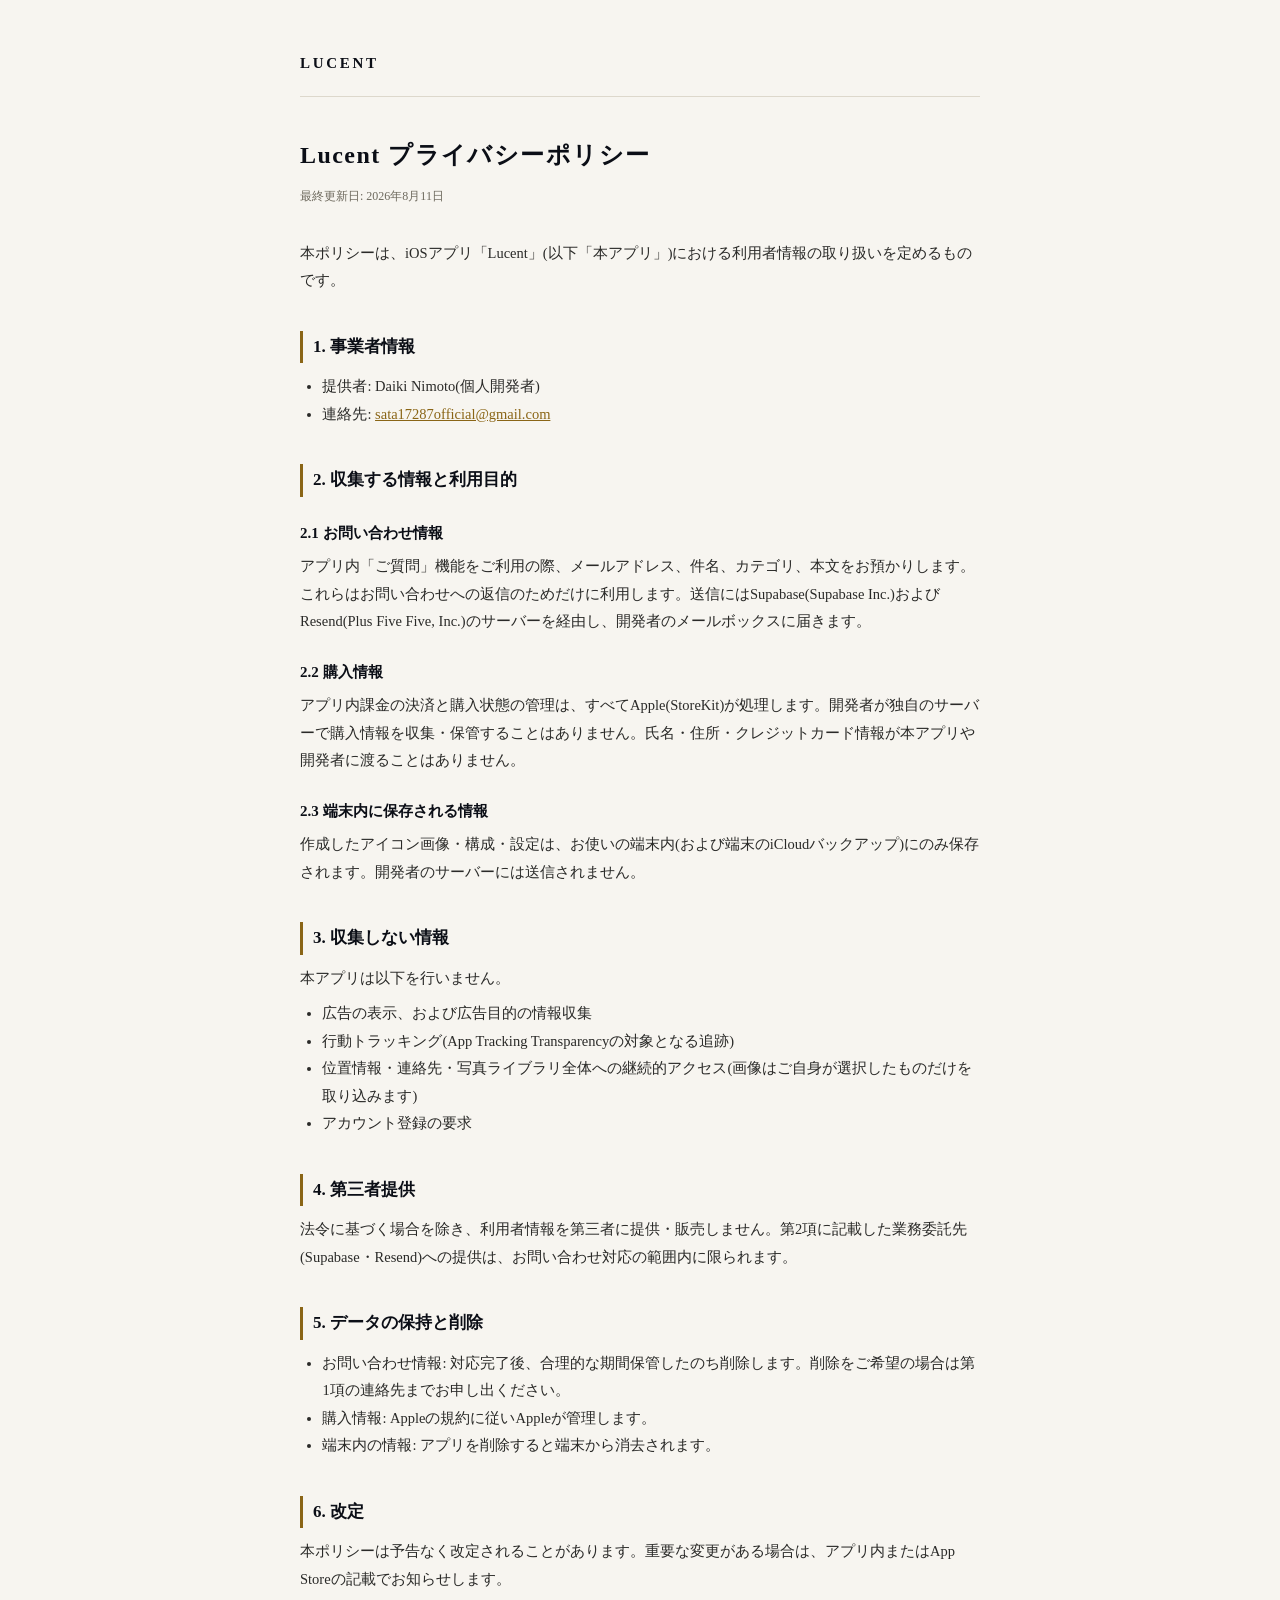
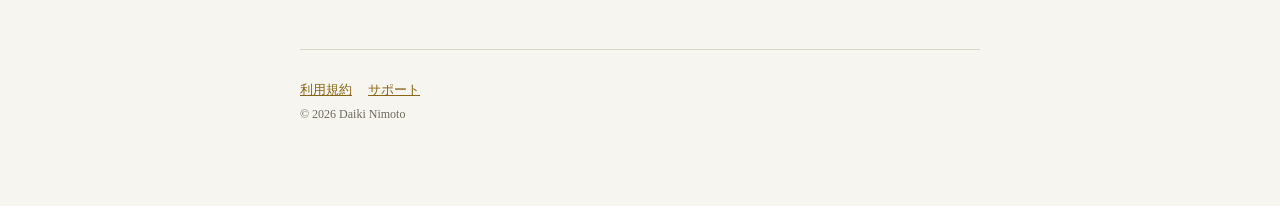
==== privacy.html @ fd33aa36 "Lucent の法務・サポートページを公開 App Store の審査で必要になるプライバシーポリシーと利用規約、 および問い合わせ先をまとめたサポートページ。GitHub Pages で配信する。 " ====
<!DOCTYPE html><html lang="ja"><head><meta charset="utf-8">
<meta name="viewport" content="width=device-width,initial-scale=1">
<title>プライバシーポリシー - Lucent</title><link rel="stylesheet" href="style.css"></head><body><div class="wrap">
<header class="site"><a href="./">LUCENT</a></header>
<h1>Lucent プライバシーポリシー</h1>
<p class="updated">最終更新日: 2026年8月11日</p>
<p>本ポリシーは、iOSアプリ「Lucent」(以下「本アプリ」)における利用者情報の取り扱いを定めるものです。</p>

<h2>1. 事業者情報</h2>
<ul>
<li>提供者: Daiki Nimoto(個人開発者)</li>
<li>連絡先: <a href="mailto:sata17287official@gmail.com">sata17287official@gmail.com</a></li>
</ul>

<h2>2. 収集する情報と利用目的</h2>
<h3>2.1 お問い合わせ情報</h3>
<p>アプリ内「ご質問」機能をご利用の際、メールアドレス、件名、カテゴリ、本文をお預かりします。これらはお問い合わせへの返信のためだけに利用します。送信にはSupabase(Supabase Inc.)およびResend(Plus Five Five, Inc.)のサーバーを経由し、開発者のメールボックスに届きます。</p>
<h3>2.2 購入情報</h3>
<p>アプリ内課金の決済と購入状態の管理は、すべてApple(StoreKit)が処理します。開発者が独自のサーバーで購入情報を収集・保管することはありません。氏名・住所・クレジットカード情報が本アプリや開発者に渡ることはありません。</p>
<h3>2.3 端末内に保存される情報</h3>
<p>作成したアイコン画像・構成・設定は、お使いの端末内(および端末のiCloudバックアップ)にのみ保存されます。開発者のサーバーには送信されません。</p>

<h2>3. 収集しない情報</h2>
<p>本アプリは以下を行いません。</p>
<ul>
<li>広告の表示、および広告目的の情報収集</li>
<li>行動トラッキング(App Tracking Transparencyの対象となる追跡)</li>
<li>位置情報・連絡先・写真ライブラリ全体への継続的アクセス(画像はご自身が選択したものだけを取り込みます)</li>
<li>アカウント登録の要求</li>
</ul>

<h2>4. 第三者提供</h2>
<p>法令に基づく場合を除き、利用者情報を第三者に提供・販売しません。第2項に記載した業務委託先(Supabase・Resend)への提供は、お問い合わせ対応の範囲内に限られます。</p>

<h2>5. データの保持と削除</h2>
<ul>
<li>お問い合わせ情報: 対応完了後、合理的な期間保管したのち削除します。削除をご希望の場合は第1項の連絡先までお申し出ください。</li>
<li>購入情報: Appleの規約に従いAppleが管理します。</li>
<li>端末内の情報: アプリを削除すると端末から消去されます。</li>
</ul>

<h2>6. 改定</h2>
<p>本ポリシーは予告なく改定されることがあります。重要な変更がある場合は、アプリ内またはApp Storeの記載でお知らせします。</p>
<footer><div class="nav"><a href="./terms.html">利用規約</a><a href="./support.html">サポート</a></div>© 2026 Daiki Nimoto</footer>
</div></body></html>
---- style.css ----
:root{--ink:#0B0E16;--paper:#F7F5F0;--gold:#8A6516;--text:#2A2A28;--sub:#6E6A5E;}
*{margin:0;padding:0;box-sizing:border-box;}
body{background:var(--paper);color:var(--text);font-family:"Hiragino Mincho ProN","Yu Mincho",serif;line-height:1.9;}
.wrap{max-width:720px;margin:0 auto;padding:48px 20px 80px;}
header.site{border-bottom:1px solid #DDD8CC;padding-bottom:18px;margin-bottom:36px;}
header.site a{color:var(--ink);text-decoration:none;font-size:15px;letter-spacing:.18em;font-weight:600;}
h1{font-size:24px;letter-spacing:.06em;margin-bottom:6px;color:var(--ink);}
.updated{font-size:12px;color:var(--sub);margin-bottom:32px;}
h2{font-size:17px;margin:36px 0 10px;color:var(--ink);border-left:3px solid var(--gold);padding-left:10px;}
h3{font-size:15px;margin:22px 0 6px;color:var(--ink);}
p,li{font-size:14.5px;}
ul{padding-left:1.4em;margin:8px 0;}
a{color:var(--gold);}
footer{margin-top:56px;padding-top:18px;border-top:1px solid #DDD8CC;font-size:12px;color:var(--sub);}
.nav{margin-top:10px;font-size:13px;}
.nav a{margin-right:16px;}
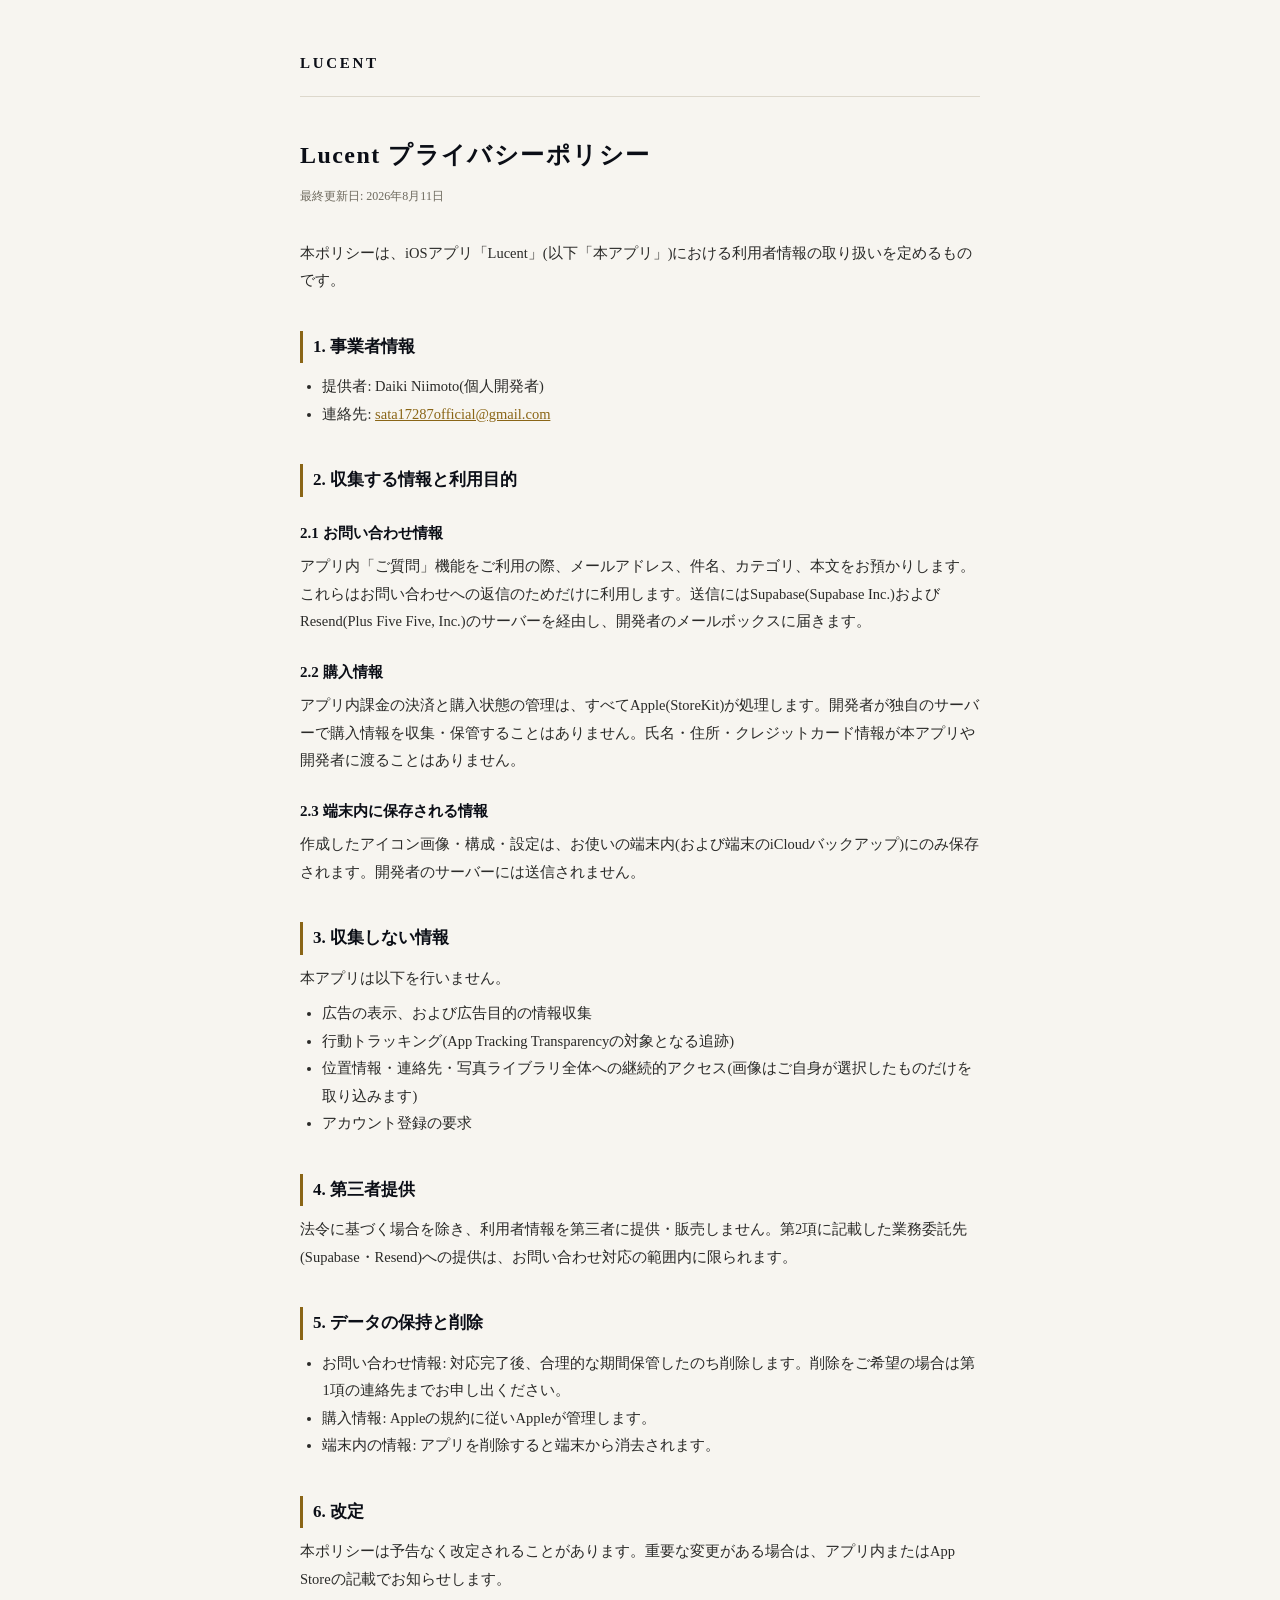
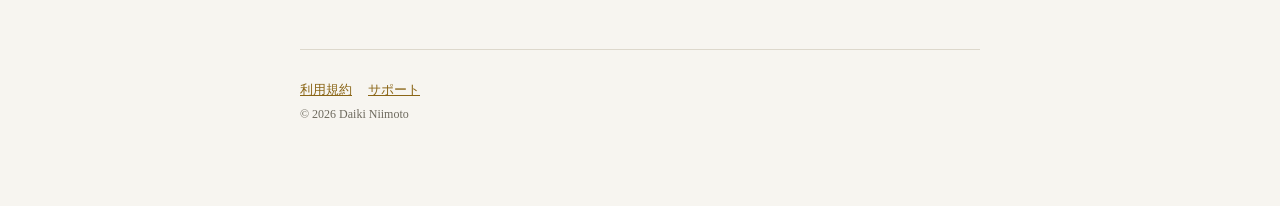
==== commit 4a524c4b: "fix: 署名の綴りを Daiki Niimoto に修正" ====
--- a/privacy.html
+++ b/privacy.html
@@ -8,7 +8,7 @@
 
 <h2>1. 事業者情報</h2>
 <ul>
-<li>提供者: Daiki Nimoto(個人開発者)</li>
+<li>提供者: Daiki Niimoto(個人開発者)</li>
 <li>連絡先: <a href="mailto:sata17287official@gmail.com">sata17287official@gmail.com</a></li>
 </ul>
 
@@ -41,5 +41,5 @@
 
 <h2>6. 改定</h2>
 <p>本ポリシーは予告なく改定されることがあります。重要な変更がある場合は、アプリ内またはApp Storeの記載でお知らせします。</p>
-<footer><div class="nav"><a href="./terms.html">利用規約</a><a href="./support.html">サポート</a></div>© 2026 Daiki Nimoto</footer>
+<footer><div class="nav"><a href="./terms.html">利用規約</a><a href="./support.html">サポート</a></div>© 2026 Daiki Niimoto</footer>
 </div></body></html>
